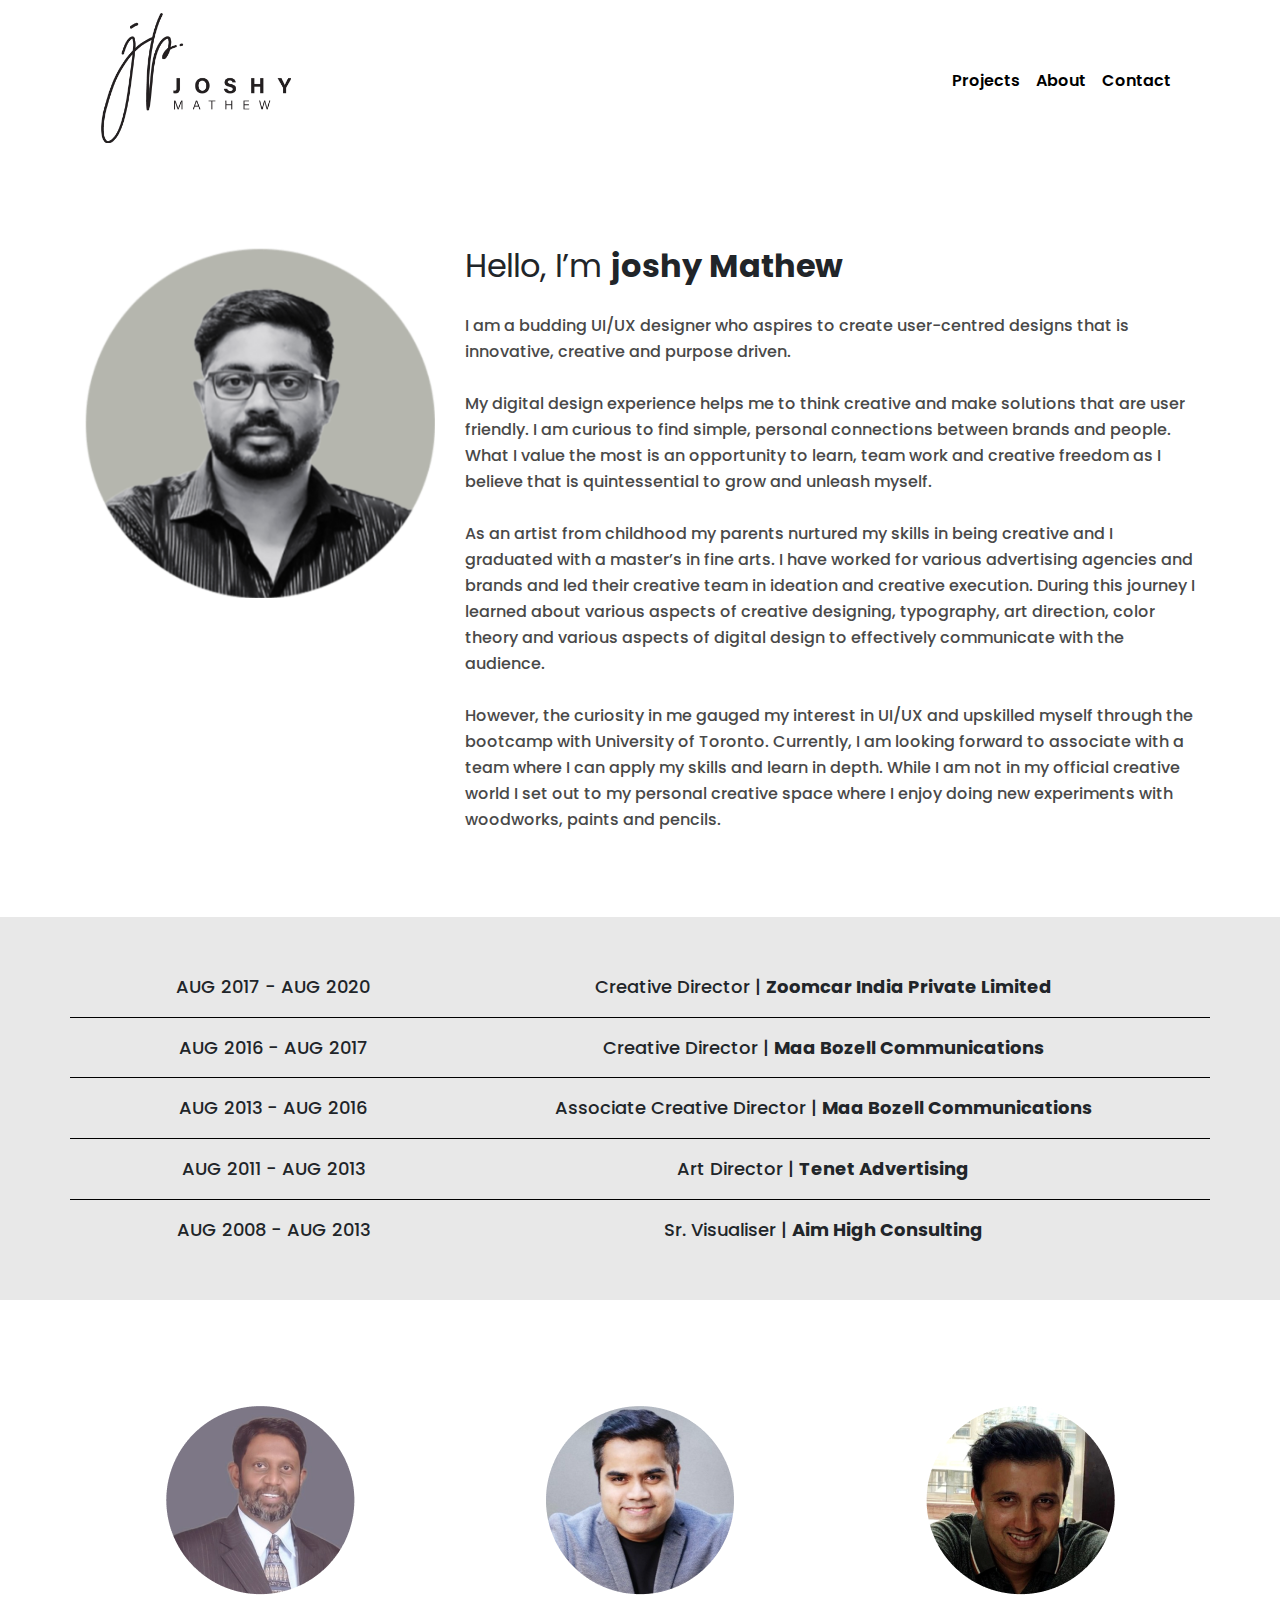
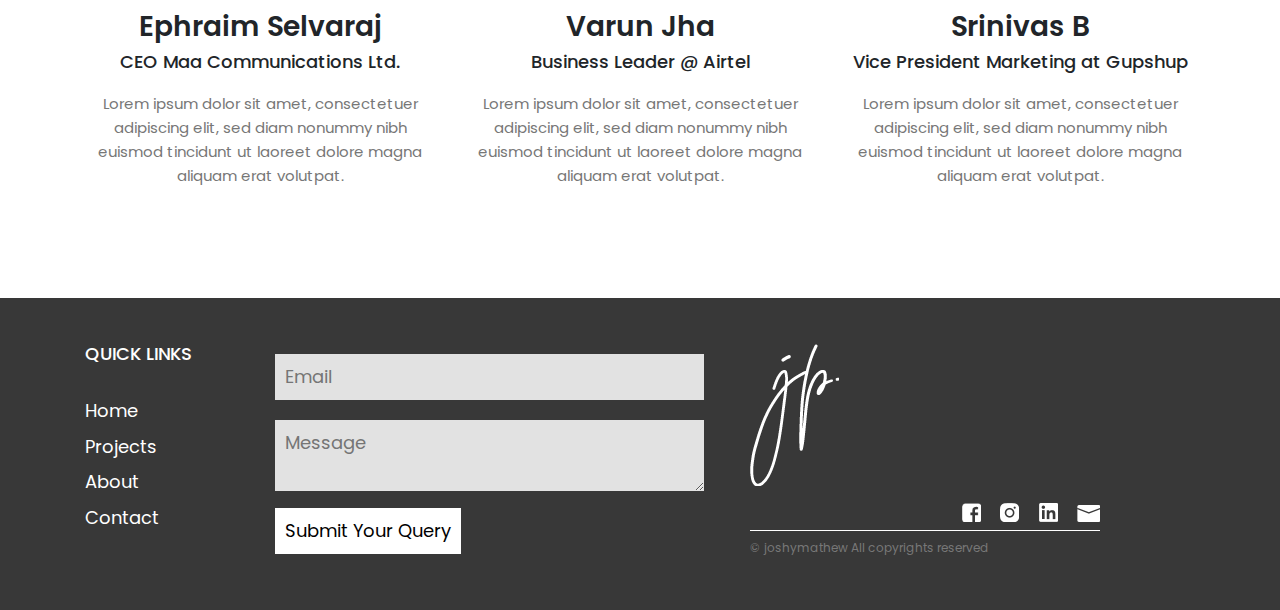
==== about.html @ 7b9b40fb "RES 1test" ====
<!DOCTYPE html>
<html lang="en">
<head>

	<meta charset="utf-8">
	<meta name="viewport" content="width=device-width, initial-scale=1.0">
	<meta name="description" content="">
	<title>Joshy Mathew - Portfolio</title>
	<link href="css/bootstrap.min.css" rel="stylesheet">
	<link href="css/style.css" rel="stylesheet">

	<!--[if lt IE 9]>
		<script src="js/html5shiv.js"></script>
		<script src="js/respond.min.js"></script>
	<![endif]-->

		<!-- Custom Fonts -->
		<link rel="preconnect" href="https://fonts.googleapis.com"> 
		<link rel="preconnect" href="https://fonts.gstatic.com" crossorigin> 
		<link href="https://fonts.googleapis.com/css2?family=Poppins:wght@300;600&display=swap" rel="stylesheet">
	</head>

	<body>
		<!--============================= HEADER =============================-->
		<header>
			<div class="container">
				<div class="row">
					<div class="col-md-12">
						<nav class="navbar navbar-expand-lg navbar-light">
							<a class="navbar-brand" href="index.html"><img class="img-fluid" src="images/logo.png" alt="logo"></a>
							
							<div class=" navbar-collapse justify-content-end" id="">
								<ul class="navbar-nav">
									<li class="nav-item">
										<a class="nav-link" href="#">Projects</a>
									</li>
									<li class="nav-item">
										<a class="nav-link" href="about.html">About</a>
									</li>
									<li class="nav-item">
										<a class="nav-link" href="#">Contact</a>
									</li>
								</ul>
							</div>
						</nav>
					</div>
				</div>
			</div>
		</header>
		<!--//END HEADER -->

		<section class="about">
			<div class="container">
				<div class="row pt-5 pb-5">
					<div class="col-md-4">
						<div class="pt-0 pb-4 section-title grid text-center">
							<img class="img-fluid" src="images/joshy.png" alt="">
						</div>
					</div>

					<div class="col-md-8 text-left">
						<h2 class="head">Hello, I’m <strong>joshy Mathew</strong></h2>
						<h5 class="sub-head">I am a budding UI/UX designer who aspires to create user-centred designs that is innovative, creative and purpose driven.
							<br>
							<br> 
							My digital design experience helps me to think creative and make solutions that are user friendly. I am curious to find simple, personal connections between brands and people. What I value the most is an opportunity to learn, team work and creative freedom as I believe that is quintessential to grow and unleash myself. 
                            <br><br>

							As an artist from childhood my parents nurtured my skills in being creative and I graduated with a master’s in fine arts. I have worked for various advertising agencies and brands and led their creative team in ideation and creative execution. During this journey I learned about various aspects of creative designing, typography, art direction, color theory and various aspects of digital design to effectively communicate with the audience.
							<br><br> 
							However, the curiosity in me gauged my interest in UI/UX and upskilled myself through the bootcamp with University of Toronto. Currently, I am looking forward to associate with a team where I can apply my skills and learn in depth. While I am not in my official creative world I set out to my personal creative space where I enjoy doing new experiments with woodworks, paints and pencils.
</h5> 
                            <br>
					
						</div>
				</div>
			</div>
		</section>

		<section class="section experience-section">
			<div class="container">
				<div class="row text-center bb-solid">
					<div class="col-md-4">
						<h4>AUG 2017 - AUG 2020 </h4>
					</div>
					<div class="col-md-8">
						<h4>Creative Director | <strong>Zoomcar India Private Limited</strong></h4>
					</div>
				</div>

				<div class="row text-center bb-solid">
					<div class="col-md-4">
						<h4>AUG 2016 - AUG 2017 </h4>
					</div>
					<div class="col-md-8">
						<h4>Creative Director | <strong>Maa Bozell Communications</strong></h4>
					</div>
				</div>
				<div class="row text-center bb-solid">
					<div class="col-md-4">
						<h4>AUG 2013 - AUG 2016 </h4>
					</div>
					<div class="col-md-8">
						<h4>Associate Creative Director | <strong>Maa Bozell Communications</strong></h4>
					</div>
				</div>
				<div class="row text-center bb-solid">
					<div class="col-md-4">
						<h4>AUG 2011 - AUG 2013 </h4>
					</div>
					<div class="col-md-8">
						<h4>Art Director | <strong>Tenet Advertising</strong></h4>
					</div>
				</div>
				<div class="row text-center p-20">
					<div class="col-md-4">
						<h4>AUG 2008 - AUG 2013 </h4>
					</div>
					<div class="col-md-8">
						<h4>Sr. Visualiser | <strong>Aim High Consulting</strong></h4>
					</div>
				</div>
			</div>
		</section>

		<section class="section designation-section">
			<div class="container">

				<div class="row">
					<div class="col-md-4">
						<div class="pt-3 section-title grid text-center">
							<img class="img-fluid" src="images/Ephraim.png" alt="">
							<h3>Ephraim Selvaraj</h3>
							<h5>CEO Maa Communications Ltd.</h5>
							<p class="">Lorem ipsum dolor sit amet, consectetuer adipiscing elit, sed diam nonummy nibh euismod tincidunt ut laoreet dolore magna aliquam erat volutpat.</p>
						</div>
					</div>

					<div class="col-md-4">
						<div class="pt-3 section-title grid text-center">
							<img class="img-fluid" src="images/Varun.png" alt="">
							<h3>Varun Jha</h3>
							<h5>Business Leader @ Airtel</h5>
							<p class="">Lorem ipsum dolor sit amet, consectetuer adipiscing elit, sed diam nonummy nibh euismod tincidunt ut laoreet dolore magna aliquam erat volutpat.</p>
						</div>
					</div>

					<div class="col-md-4">
						<div class="pt-3 section-title grid text-center">
							<img class="img-fluid" src="images/Srini.png" alt="">
							<h3>Srinivas B</h3>
							<h5>Vice President Marketing at Gupshup</h5>
							<p class="">Lorem ipsum dolor sit amet, consectetuer adipiscing elit, sed diam nonummy nibh euismod tincidunt ut laoreet dolore magna aliquam erat volutpat.</p>
						</div>
					</div>
				</div>
			</div>
		</section>


		<footer class="footer">
			<div class="container">
				<div class="row">
					<div class="col-md-2">
						<div class="pt-3 section-title grid text-left">
							<h3 class="pb-4">QUICK LINKS</h3>
							<ul class="navbar-nav">
								<li class="nav-item">
									<a href="#">Home</a>
								</li>
								<li class="nav-item">
									<a href="#">Projects</a>
								</li>
								<li class="nav-item">
									<a href="#">About</a>
								</li>
								<li class="nav-item">
									<a href="#">Contact</a>
								</li>
							</ul>
						</div>
					</div>

					<div class="col-md-5">
						<div class="pt-3 pr-3 section-title grid text-left">
							<form action="#" method="post">
								<input type="text" name="email" placeholder="Email">
								<textarea name="message" placeholder="Message"></textarea>
								<button>Submit Your Query</button>
							</form>
						</div>
					</div>

					<div class="col-md-4">
						<div class="pt-3 pl-0 section-title grid text-left">
							<img class="img-fluid" src="images/foot-logo.png" alt="">
						</div>

						<div class="col-md-12 footerlinks text-right bt-solid">
							<ul>
								<li><a href="" class=""><img src="images/facebook.png" style="max-width: 19px;"></a></li>
								<li><a href="" class=""><img src="images/instagram.png" style="max-width: 19px;"></a></li>
								<li><a href="" class=""><img src="images/linkedin-2.png" style="max-width: 19px;"></a></li>					
								<li><a href="" class=""><img src="images/email-2.png" style="max-width: 23px;"></a></li>										
							</ul>
						</div>

						<div class="pt-0 section-title grid text-left">
							<p class="tag-title">© joshymathew All copyrights reserved</p>
						</div>
					</div>
				</div>
			</div>
		</footer>
	</body>
	</html>
---- css/style.css ----
.bg-headerhtml, body, div, span, object, iframe, h1, h2, h3, h4, h5, h6,
p, blockquote, pre, a, abbr, address, cite, code, del, dfn, em,
img, ins, kbd, q, samp, small, strong, sub, sup, var, b, i, hr,
dl, dt, dd, ol, ul, li, fieldset, form, label, legend,
table, caption, tbody, tfoot, thead, tr, th, td,
article, aside, canvas, details, figure, figcaption, hgroup,
menu, footer, header, nav, section, summary, time, mark, audio, video,
button, input, textarea {
  margin: 0;
  padding: 0;
  border: 0;
  vertical-align: baseline;
  font-size: 100%;
  font-family: inherit;
}
/* HTML5 display-role reset for older browsers */
article, aside, details, figcaption, figure, 
footer, header, hgroup, menu, nav, section {
	display: block;
}
body {
	line-height: 1;
}
ol, ul {
	list-style: none;
}
blockquote, q {
	quotes: none;
}
blockquote:before, blockquote:after,
q:before, q:after {
	content: '';
	content: none;
}
table {
	border-collapse: collapse;
	border-spacing: 0;
}

body {
	-webkit-text-size-adjust: 100%;
	font-family: 'Poppins', sans-serif;
	font-size: 18px;
	line-height: 1.42857143;
	position: relative;
	background: #fff;
}
body * {
	box-sizing: border-box;
	line-height: 1.42857143;
}
h1, h2, h3, h4, h5, h6,
h1 *, h2 *, h3 *, h4 *, h5 *, h6 * {
	line-height: 1.1;
}

a {
	text-decoration: none;
	color: inherit;
}
a:hover {
	text-decoration: none;
}
input[type=text],
input[type=submit],
input[type=image],
input[type=password],
input[type=email],
button,
textarea {
    -webkit-appearance: none;
}
textarea,
button,
input[type=password],
input[type=email],
input[type=submit],
input[type=text] {
	font-family: 'Poppins', sans-serif;
}
a:focus {
	text-decoration: none;
}
textarea:focus,
button:focus,
a:focus,
input:focus {
	outline: none;
}

.btn,
.btn-lg,
.input-lg {
	border-radius: 3px
}
.form-control {
	border-radius: 3px;
	-webkit-box-shadow: none;
	box-shadow: none
}
.input-lg {
	height: 55px
}
.btn-lg,
.btn-group-lg>.btn {
	padding: 13px 28px
}
.form-control:focus {
	border-color: #afbdc8;
	outline: 0;
	-webkit-box-shadow: none;
	box-shadow: none
}

.highlight {
	background: #f4f4f4;
	margin-top: 40px
}

/* HEADER */
header {
	background: #fff;
	/*height: 180px;*/
	position: fixed;
	z-index: 1;
	top: 0;
	transition: top 0.2s ease-in-out;
	width: 100%;
}
.nav-up {
	top: -80px;
}
.bg-header {
	padding: 17px 0;
	background: #fff;
}
.navbar-brand img{
	max-width: 190px;
}
.navbar-nav .nav-link, .navbar-light .navbar-nav .nav-link {
	font-size: 16px;
	font-weight: 600;
	color: #000;
}

.masthead .featues-single h5,
.masthead .features-lead {
	color: #fff
}

.section {
	padding-bottom: 90px;
	padding-top: 90px;
	position: relative;
	background-color: #fff;
}

.section-title {
	text-align: center
}
.section-title h2 {
	color: #202020;
	margin-bottom: 18px
}
.section-title h4 {
	color: #494949;
	font-weight: 400;
	font-size: 18px;
	margin-top: 0
}
.section-title p {
	font-size: 15px;
	color: #777777;
	line-height: 24px;
	margin: 20px 0;
} 

.section-title .tag-title {
	font-size: 12px;
	margin-top: 5px;
}

.title-subtitle {
	max-width: 760px;
}


.intro {
	padding-top: 200px;
}
.intro .head {
	font-family: 'Poppins', sans-serif;
	font-size: 60px;
	font-weight: 600;
	padding-bottom: 20px;
}
.intro .sub-head {
	font-size: 22px;
	line-height: 28px;
	font-weight: 300;
	padding: 10px 0;
	color: #494949;
}

.footerlinks {
	font-family: 'FontAwesome';
	text-align: center;
	padding: 10px;
}
.footerlinks ul {
	text-align: center;
	padding: 0px 0;
	display: inline-block;
	padding-bottom: 0px
}
.footerlinks ul li {
	padding: 0 20px;
	display: inline-block;
}

/* OUR BEST SERVICES SECTION */

.case-study [class*='col-'] {
	padding-left: 10px;
	padding-right: 10px;
}
.content-head {
	position: relative;
	font-weight: 300;
	font-size: 30px;
	color: #202020;
}
.content-head:after {
	position: absolute;
	content: '';
	width: 50%;
	max-width: 450px;
	height: 1px;
	background: #000;
	bottom: -20px;
	left: 0;
	right: 0;
	margin: 0 auto;
}
.case-study .grid {
	background: #fff;
	padding: 0px;
	color: #000;
	margin-bottom: 20px;
	transition: all 0.5s ease;
}
.case-study .section-title h3 {
	margin-top: 10px;
	font-size: 23px;
	color: #000;
}
.pb-50 {
	padding-bottom: 40px;
}
.pt-70 {
	padding-top: 70px;
}
.pt-4 {
	padding-top: 90px!important;
}
.pt-2 {
	padding-top: 20px !important;
}
.p-20 {
	padding: 20px;
}

.case-study .head-off {
	font-family: 'Raleway', sans-serif;
	font-weight: 700;
	font-size: 44px;
	color: #202020;
}

.footer {
	background: #383838;
	padding: 30px;
	color: #fff;
}
.footer ul li {
	padding: 10px 0px 0px 15px;
}
.footer ul li.nav-item {
	padding-left: 0px;
}
.footer input, .footer textarea {
	width: 100%;
	margin: 10px 0px;
	padding: 10px;
	background: #e2e2e2;
}
.footer button {
	padding: 10px;
	background: #fff;
}
.bt-solid {
	padding: 0;
	margin: 0px;
	border-bottom: 1px solid #fff;
}
.bb-solid {
	padding: 20px;
	border-bottom: 1px solid #000000;
}


/* ABOUT */
.about {
	padding-top: 200px;
}
.about .head {
	font-size: 32px;
	font-weight: normal;
	padding-bottom: 20px;
}
.about .sub-head {
	font-size: 16px;
	line-height: 26px;
	padding: 10px 0;
	color: #494949;
}
.experience-section {
	background: #e8e8e8;
	padding: 40px;
}
.designation-section img {
	max-width: 200px;
	margin-bottom: 10px;
}
.designation-section h3 {
	font-size: 28px;
	font-weight: 600;
	margin-bottom: 10px;
}

@media (max-width: 991px) {
	.navbar-collapse {
		flex-basis: auto;
	}
	.navbar-nav {
		display: inline-block;
	}
	.navbar-nav li {
		float: left;
		margin: 0 10px 0 0;
	}
}

@media (max-width: 640px) {
	.navbar-brand img {
		width: 120px;
	}
	.intro .head {
		font-size: 40px;
	}
	.intro .sub-head {
		font-size: 18px;
	}
	.footer {
		padding: 20px 0px;
	}
}

@media (max-width: 320px) {
	.navbar-brand img {
		max-width: 120px;
	}
}
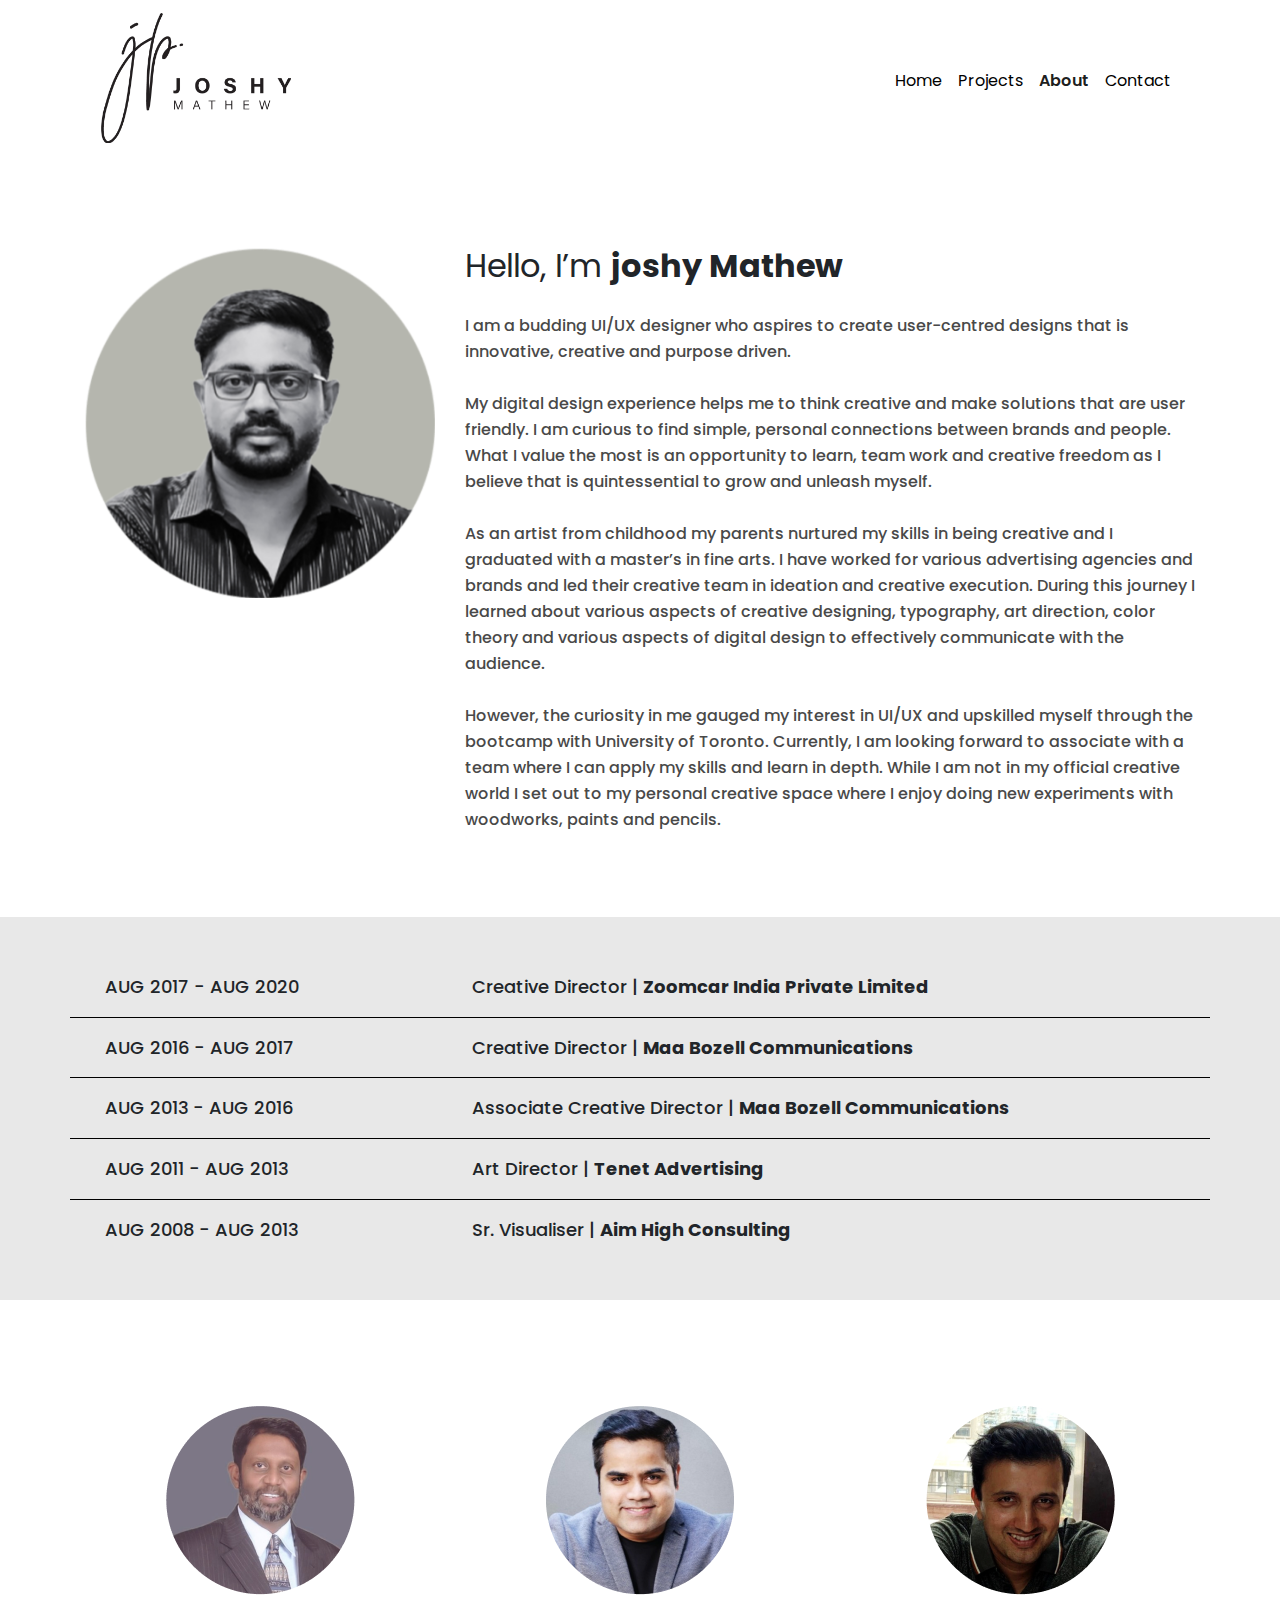
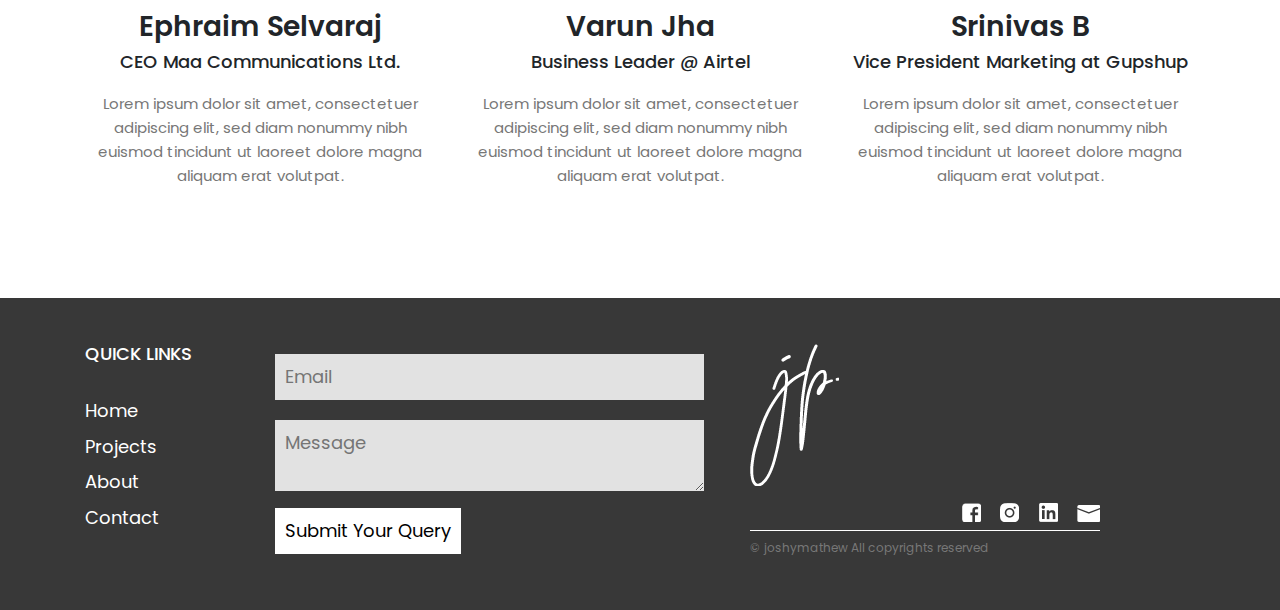
==== commit 9deb40da: "project update" ====
--- a/about.html
+++ b/about.html
@@ -33,10 +33,13 @@
 							<div class=" navbar-collapse justify-content-end" id="">
 								<ul class="navbar-nav">
 									<li class="nav-item">
-										<a class="nav-link" href="#">Projects</a>
-									</li>
-									<li class="nav-item">
-										<a class="nav-link" href="about.html">About</a>
+										<a class="nav-link" href="index.html">Home</a>
+									</li>
+									<li class="nav-item">
+										<a class="nav-link" href="projects.html">Projects</a>
+									</li>
+									<li class="nav-item">
+										<a class="nav-link active" href="about.html">About</a>
 									</li>
 									<li class="nav-item">
 										<a class="nav-link" href="#">Contact</a>
@@ -84,7 +87,7 @@
 					<div class="col-md-4">
 						<h4>AUG 2017 - AUG 2020 </h4>
 					</div>
-					<div class="col-md-8">
+					<div class="col-md-8 text-left">
 						<h4>Creative Director | <strong>Zoomcar India Private Limited</strong></h4>
 					</div>
 				</div>
@@ -93,7 +96,7 @@
 					<div class="col-md-4">
 						<h4>AUG 2016 - AUG 2017 </h4>
 					</div>
-					<div class="col-md-8">
+					<div class="col-md-8 text-left">
 						<h4>Creative Director | <strong>Maa Bozell Communications</strong></h4>
 					</div>
 				</div>
@@ -101,7 +104,7 @@
 					<div class="col-md-4">
 						<h4>AUG 2013 - AUG 2016 </h4>
 					</div>
-					<div class="col-md-8">
+					<div class="col-md-8 text-left">
 						<h4>Associate Creative Director | <strong>Maa Bozell Communications</strong></h4>
 					</div>
 				</div>
@@ -109,7 +112,7 @@
 					<div class="col-md-4">
 						<h4>AUG 2011 - AUG 2013 </h4>
 					</div>
-					<div class="col-md-8">
+					<div class="col-md-8 text-left">
 						<h4>Art Director | <strong>Tenet Advertising</strong></h4>
 					</div>
 				</div>
@@ -117,7 +120,7 @@
 					<div class="col-md-4">
 						<h4>AUG 2008 - AUG 2013 </h4>
 					</div>
-					<div class="col-md-8">
+					<div class="col-md-8 text-left">
 						<h4>Sr. Visualiser | <strong>Aim High Consulting</strong></h4>
 					</div>
 				</div>
@@ -167,13 +170,13 @@
 							<h3 class="pb-4">QUICK LINKS</h3>
 							<ul class="navbar-nav">
 								<li class="nav-item">
-									<a href="#">Home</a>
-								</li>
-								<li class="nav-item">
-									<a href="#">Projects</a>
-								</li>
-								<li class="nav-item">
-									<a href="#">About</a>
+									<a href="index.html">Home</a>
+								</li>
+								<li class="nav-item">
+									<a href="projects.html">Projects</a>
+								</li>
+								<li class="nav-item">
+									<a href="about.html">About</a>
 								</li>
 								<li class="nav-item">
 									<a href="#">Contact</a>
--- a/css/style.css
+++ b/css/style.css
@@ -139,8 +139,11 @@
 }
 .navbar-nav .nav-link, .navbar-light .navbar-nav .nav-link {
 	font-size: 16px;
+	font-weight: normal;
+	color: #000;
+}
+.navbar-nav .nav-link, .navbar-light .navbar-nav .nav-link.active {
 	font-weight: 600;
-	color: #000;
 }
 
 .masthead .featues-single h5,
@@ -326,7 +329,10 @@
 }
 .experience-section {
 	background: #e8e8e8;
-	padding: 40px;
+	padding: 40px 0px;
+}
+.experience-section h4 {
+	text-align: left;
 }
 .designation-section img {
 	max-width: 200px;
@@ -338,6 +344,33 @@
 	margin-bottom: 10px;
 }
 
+/* PROJECTS */
+.projects {
+	padding-top: 200px;
+}
+.projects .head {
+	font-size: 32px;
+	font-weight: 600;
+	padding-bottom: 20px;
+}
+.projects .sub-head {
+	font-size: 16px;
+	font-weight: normal;
+	line-height: 26px;
+	color: #494949;
+}
+.read-more {
+	font-size: 16px;
+	margin: 5px 0px;
+}
+.pr-b {
+	border-bottom: 1px solid #808080;
+}
+.other-projects .img-fluid {
+	width: 100%;
+	margin-bottom: 25px;
+}
+
 @media (max-width: 991px) {
 	.navbar-collapse {
 		flex-basis: auto;
@@ -364,6 +397,9 @@
 	.footer {
 		padding: 20px 0px;
 	}
+	.pt-70 {
+		padding-top: 0px;
+	}
 }
 
 @media (max-width: 320px) {
